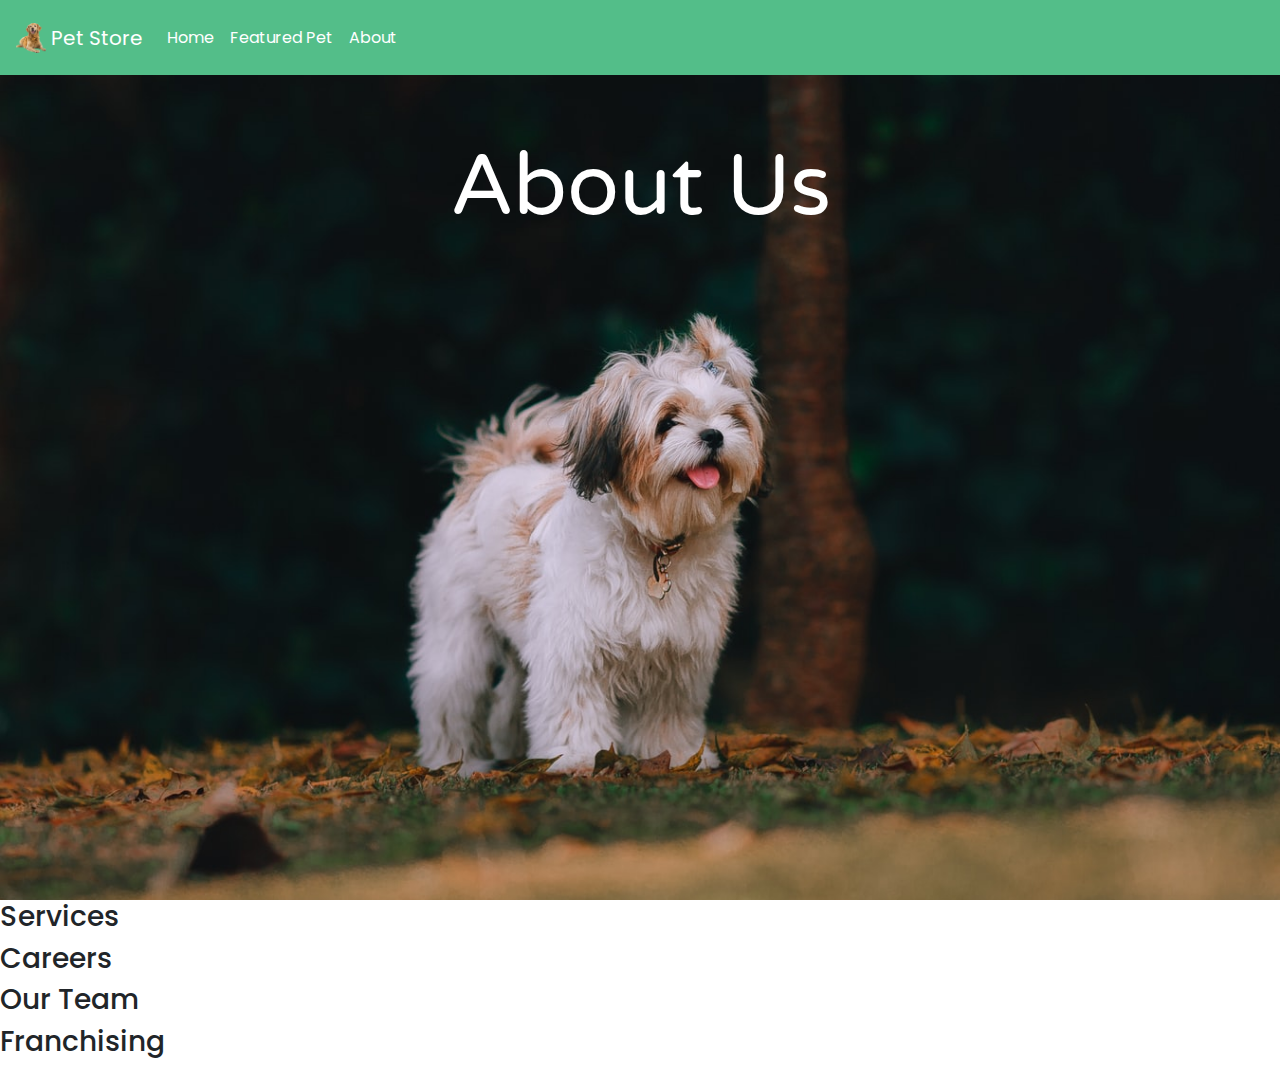
==== about.html @ 06b06d90 "initial commit" ====
<!DOCTYPE html>
<html lang="en">

<head>
  <meta charset="UTF-8">
  <meta name="viewport" content="width=device-width, initial-scale=1.0">
  <title>Pet Store</title>
  <!-- Bootstrap -->
  <link rel="stylesheet" href="https://stackpath.bootstrapcdn.com/bootstrap/4.5.2/css/bootstrap.min.css"
    integrity="sha384-JcKb8q3iqJ61gNV9KGb8thSsNjpSL0n8PARn9HuZOnIxN0hoP+VmmDGMN5t9UJ0Z" crossorigin="anonymous" />
  <!-- Custom Styles -->
  <link rel="stylesheet" href="style.css">
  <!-- Google Fonts -->
  <link href="https://fonts.googleapis.com/css2?family=Poppins&display=swap" rel="stylesheet">
  <link href="https://fonts.googleapis.com/css2?family=Varela+Round&display=swap" rel="stylesheet">
</head>

<body>
  <!-- Navbar -->
  <header id="header">
    <nav id="navbar" class="navbar navbar-expand-lg">
      <a class="navbar-brand" href="#">
        <img src="images/logo.png" width="30" height="30" class="d-inline-block align-top" alt="" loading="lazy" />
        Pet Store
      </a>
      <button class="navbar-toggler" type="button" data-toggle="collapse" data-target="#navbarNavAltMarkup"
        aria-controls="navbarNavAltMarkup" aria-expanded="false" aria-label="Toggle navigation">
        <span class="navbar-toggler-icon"></span>
      </button>
      <div class="collapse navbar-collapse" id="navbarNavAltMarkup">
        <div class="navbar-nav">
          <a class="nav-link" href="index.html">Home</a>
          <a class="nav-link" href="featuredPet.html">Featured Pet</a>
          <a class="nav-link" href="about.html">About</a>
        </div>
      </div>
    </nav>
  </header>

  <!-- Banner -->
  <div class="about-banner">
    <h2 class="text-center">About Us</h2>
  </div>

  <!-- Grid -->
  <div class="about-grid">
    <div class="about-item">
      <h3>Services</h3>
    </div>
    <div class="about-item">
      <h3>Careers</h3>
    </div>
    <div class="about-item">
      <h3>Our Team</h3>
    </div>
    <div class="about-item">
      <h3>Franchising</h3>
    </div>
  </div>
  <!-- Bootstrap -->
  <script src="https://code.jquery.com/jquery-3.5.1.slim.min.js"
    integrity="sha384-DfXdz2htPH0lsSSs5nCTpuj/zy4C+OGpamoFVy38MVBnE+IbbVYUew+OrCXaRkfj"
    crossorigin="anonymous"></script>
  <script src="https://cdn.jsdelivr.net/npm/popper.js@1.16.1/dist/umd/popper.min.js"
    integrity="sha384-9/reFTGAW83EW2RDu2S0VKaIzap3H66lZH81PoYlFhbGU+6BZp6G7niu735Sk7lN"
    crossorigin="anonymous"></script>
  <script src="https://stackpath.bootstrapcdn.com/bootstrap/4.5.2/js/bootstrap.min.js"
    integrity="sha384-B4gt1jrGC7Jh4AgTPSdUtOBvfO8shuf57BaghqFfPlYxofvL8/KUEfYiJOMMV+rV"
    crossorigin="anonymous"></script>
</body>

</html>
---- style.css ----
:root {
  --secondary-color:  rgb(83, 190, 137);
  --secondary-color-hover: rgba(83, 190, 137, 0.8);
}
body {
  font-family: 'Poppins', sans-serif;
  background-color: rgb(255, 255, 255);
  margin: 0;
  padding: 0;
}
#navbar {
  background-color: var(--secondary-color);
  height: 75px;
}
#navbar a {
  color: white;
}
#featured {
  width: 80%;
  margin: 50px auto;
  height: 400px;
}
.featured-row {
  width: 100%;
}
.featured-box {
  float: left;
  width: 48%;
  height: 400px;
}
#featured-pet {
  background-image: url('images/dog.jpg');
  background-size: cover;
  background-position: center;
  margin: 0 1% 0 0;
}
#featured-products {
  float: right;
  background-image: url('images/dogToy.jpg');
  background-size: cover;
  background-position: center;
  margin: 0 0 1% 0;
}
.featured-header, .featured-button, .animal-header, .animal-button,
.dog-header, .dog-button {
  float: left;
  width: 100%;
  height: 50%;
}
.animal-header {
  height: 20%;
}
.animal-button {
  height: 80%;
}
.dog-header {
  height: 80%;
}
.dog-button {
  height: 20%;
}
.featured-header h2, .animal-header h1, .dog-header h3 {
  color: white;
  float: left;
  margin: 30px 0 0 55px;
}
.featured-button button, .animal-button button, .dog-button button {
  float: left;
  margin: 80px 0 0 70px;
  border: 2px solid white;
  width: 150px;
  height: 50px;
  color: black;
  background-color: white;
}
#animals-section {
  width: 80%;
  margin: 0 auto;
  height: auto;
}
.animal {
  width: 100%;
  height: 400px;
  margin: 20px 0 20px 0;
}
.animal-header h1 {
  margin: 30px 0 0 107px;
}
.animal-button button{
  float: left;
  margin: 10px 0 0 80px;
  border: 2px solid white;
  color: white;
  background-color: rgba(255, 255, 255, 0.1);
}
.animal-button button:hover {
  background-color: rgba(255, 255, 255, 0.4);
  transition-duration: 0.5s;
}
#fish-header {
  margin-left: 117px;
}
#reptiles-header {
  margin-left: 77px;
}
#small-pets-header {
  margin-left: 57px;
}
#dog, #cat, #bird, #fish, #reptile, #small-pet, #toy, #food, #treat, #shampoo, #collar, #apparel {
  background-repeat: no-repeat;
  background-size: cover;
  background-position: center;
}
#cat {
  background-image: url('images/cat.jpg');
}
#bird {
  background-image: url('images/bird.jpg');
}
#fish {
  background-image: url('images/fish.jpg');
  background-position-y: 40%;
}
#reptile {
  background-image: url('images/reptile.jpg');
  background-position-y: 25%;
}
#small-pet {
  background-image: url('images/smallPet.jpg');
  background-position-y: 85%;
}
.panels {
  display: flex;
  flex-direction: column;
  
}
/* Dog Products */
#dog-products-section {
  width: 80%;
  margin: 50px auto 110px auto;
}
.dog-products {
  width: 100%; 
  height: 650px;
}
.dog-product {
  float: left;
  width: 31.33%;
  margin: 1%;
  height: 300px;
}
#toy {
  background-image: url('images/toys.jpg');
} 
#food {
  background-image: url('images/food.jpg');
  background-position-y: 40%;
} 
#treat {
  background-image: url('images/treat.jpg');
} 
#shampoo {
  background-image: url('images/shampoo.jpg');
} 
#collar {
  background-image: url('images/collar.jpg');
} 
#apparel {
  background-image: url('images/apparel.jpg');
  background-position-y: 33%;
}
.dog-header h3 {
  margin: 10px 0 0 10px;
  color: var(--secondary-color);
}
.dog-button button{
  float: left;
  margin: 0px 0 0 10px;
  border: none;
  color: white;
  background-color: var(--secondary-color);
}
.dog-button button:hover {
  background-color: var(--secondary-color-hover);
  transition-duration: 0.5s;
}
.product-section {
  margin: 0 auto;
  width: 80%;
}
.product-row {
  width: 100%;
  height: 260px;
  margin: 25px 0;
  background-color: rgba(83, 190, 137, 0.1);
}
.product-header {
  width: 100%;
  float: left;
  margin-bottom: 25px;
}
.product {
  float: left;
  margin: 0 1%;
  width: 18%;
}
.product img {
  width: 100px;
}
.product-img {
  height: 100px;
}
.product button {
  border: none;
  background-color: var(--secondary-color);
  color: white;
  width: 100px;
  height: 35px;
  transition-duration: 0.5s;
}
.product button:hover {
  background-color: var(--secondary-color-hover);
}
.about-banner {
  height: calc(100vh - 75px);
  background-image: url('images/aboutBanner.jpg');
  background-position: center;
  background-size: cover;
  background-attachment: scroll;
}
.about-banner h2 {
  line-height: 25vh;
  font-size: 86px;
  font-family: 'Varela Round', sans-serif;
  color: white;
}
.footer {
  position: relative;
  bottom: 0;
  width: 100%;
  background-color: var(--secondary-color);
  height: 100px;
  line-height: 100px;
  text-align: center;
}
@media(max-width: 1210px) {

}
@media(max-width: 920px) {

}
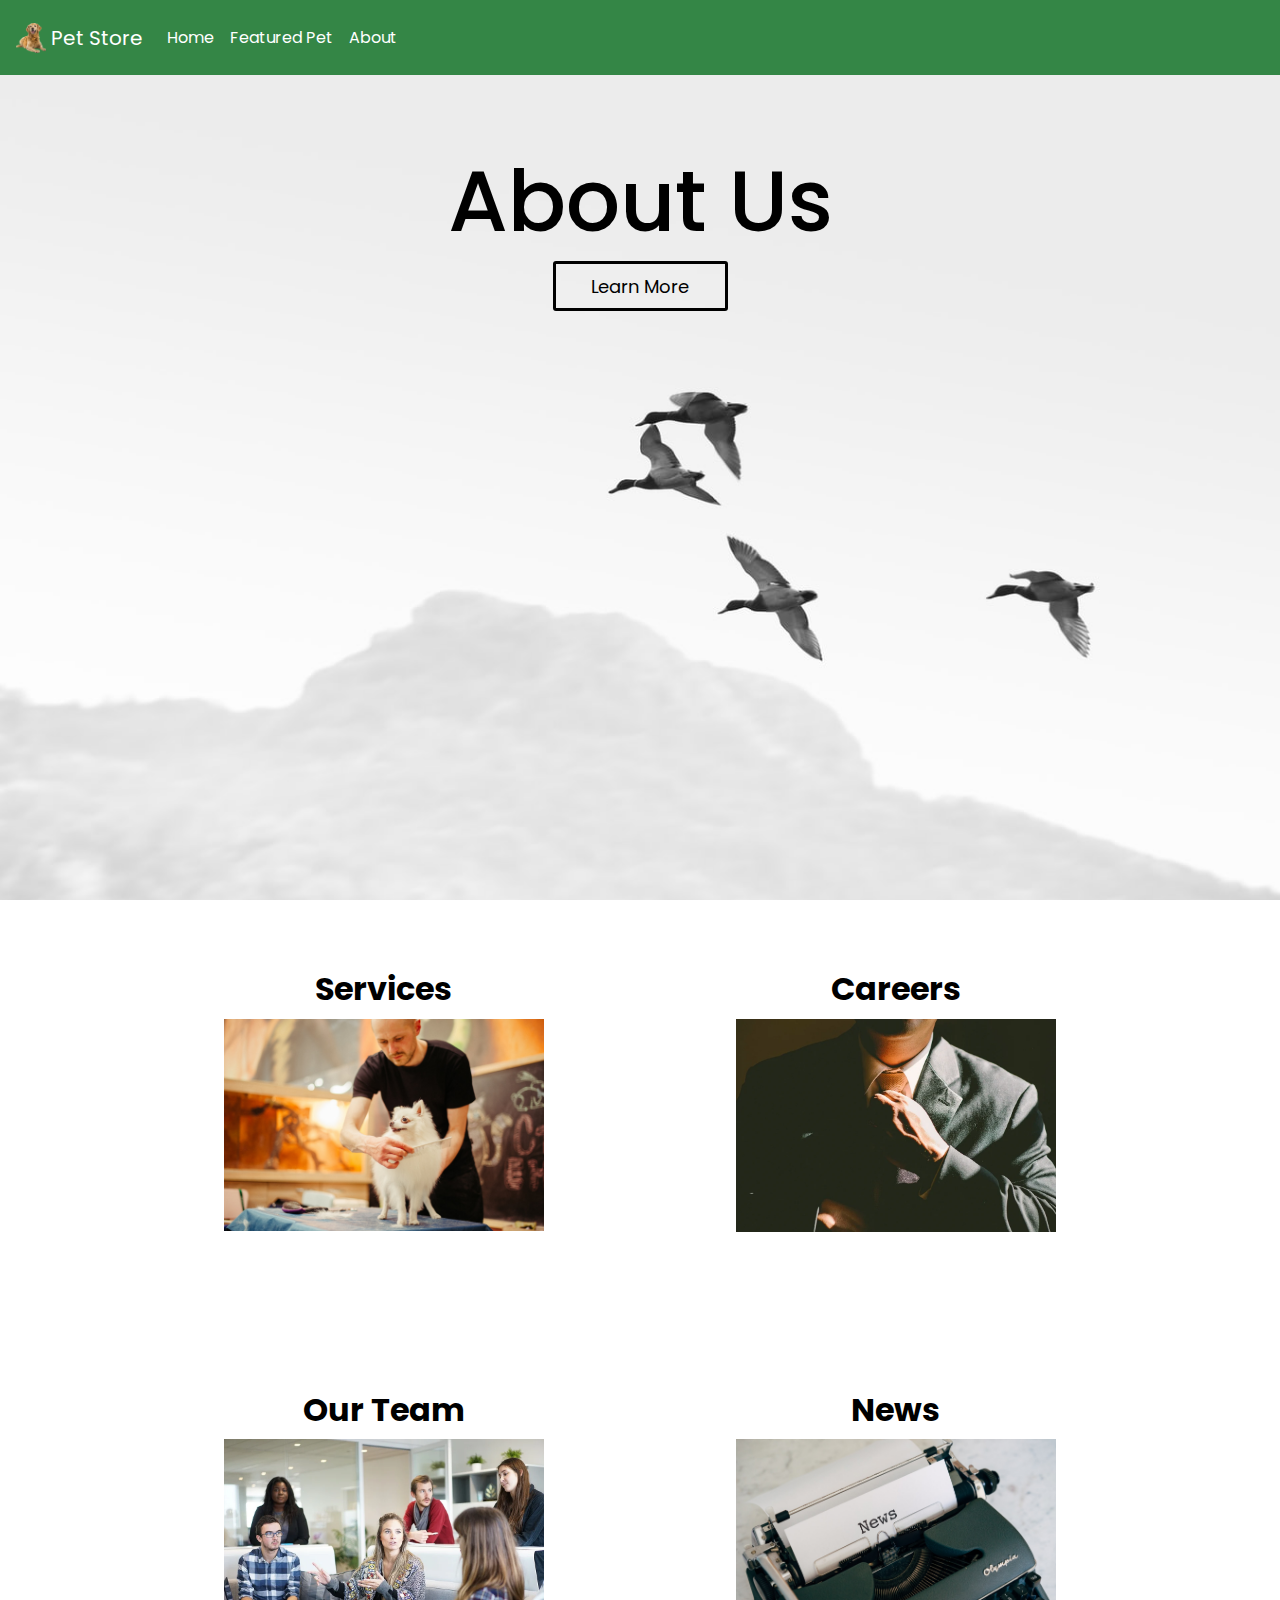
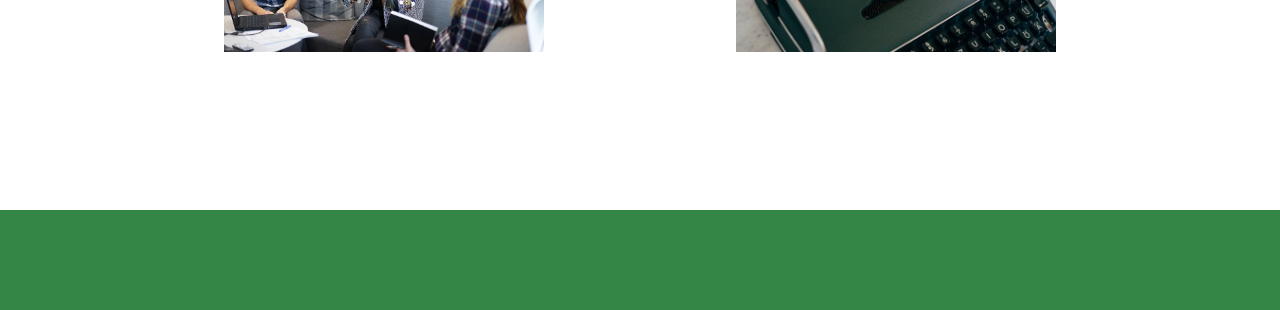
==== commit b9a08e67: "completed about page" ====
--- a/about.html
+++ b/about.html
@@ -12,7 +12,6 @@
   <link rel="stylesheet" href="style.css">
   <!-- Google Fonts -->
   <link href="https://fonts.googleapis.com/css2?family=Poppins&display=swap" rel="stylesheet">
-  <link href="https://fonts.googleapis.com/css2?family=Varela+Round&display=swap" rel="stylesheet">
 </head>
 
 <body>
@@ -38,24 +37,34 @@
   </header>
 
   <!-- Banner -->
-  <div class="about-banner">
+  <div class="about-banner text-center">
     <h2 class="text-center">About Us</h2>
+    <a href="#about-grid"><button>Learn More</button></a>
   </div>
 
   <!-- Grid -->
-  <div class="about-grid">
-    <div class="about-item">
-      <h3>Services</h3>
+  <div id="about-grid" class="about-grid">
+    <div id="services" class="about-item">
+      <h2>Services</h2>
+      <img src="images/dogGrooming.jpg" alt="">
     </div>
-    <div class="about-item">
-      <h3>Careers</h3>
+    <div id="careers" class="about-item">
+      <h2>Careers</h2>
+      <img src="images/careers.jpg" alt="">
     </div>
-    <div class="about-item">
-      <h3>Our Team</h3>
+    <div id="team" class="about-item">
+      <h2>Our Team</h2>
+      <img src="images/team.jpg" alt="">
     </div>
-    <div class="about-item">
-      <h3>Franchising</h3>
+    <div id="franchising" class="about-item">
+      <h2>News</h2>
+      <img src="images/news.jpg" alt="">
     </div>
+  </div>
+
+  <!-- Footer-->
+  <div class="footer">
+
   </div>
   <!-- Bootstrap -->
   <script src="https://code.jquery.com/jquery-3.5.1.slim.min.js"
--- a/style.css
+++ b/style.css
@@ -1,5 +1,5 @@
 :root {
-  --secondary-color:  rgb(83, 190, 137);
+  --secondary-color:  rgb(52, 134, 70);
   --secondary-color-hover: rgba(83, 190, 137, 0.8);
 }
 body {
@@ -222,6 +222,7 @@
   background-color: var(--secondary-color-hover);
 }
 .about-banner {
+  width: 100%;
   height: calc(100vh - 75px);
   background-image: url('images/aboutBanner.jpg');
   background-position: center;
@@ -229,10 +230,44 @@
   background-attachment: scroll;
 }
 .about-banner h2 {
-  line-height: 25vh;
+  padding-top: 75px;
   font-size: 86px;
-  font-family: 'Varela Round', sans-serif;
-  color: white;
+  color: black;
+}
+.about-banner button {
+  height: 50px;
+  width: 175px;
+  border: 3px solid black;
+  border-radius: 3px;
+  background-color: transparent;
+  color: black;
+  transition: 0.5s;
+  font-size: 18px;
+}
+.about-banner button:hover {
+  background-color: var(--secondary-color);
+  border: 3px solid var(--secondary-color);
+  color: white;
+}
+.about-grid {
+  height: 810px;
+  width: 80%;
+  margin: 50px auto;
+}
+.about-item {
+  width: 48%;
+  height: 400px;
+  margin: 1%;
+  float: left;
+  text-align: center;
+}
+.about-item h2 {
+  margin: 10px;
+  color: black;
+  font-weight: bold;
+}
+.about-item img {
+  width: 65%;
 }
 .footer {
   position: relative;
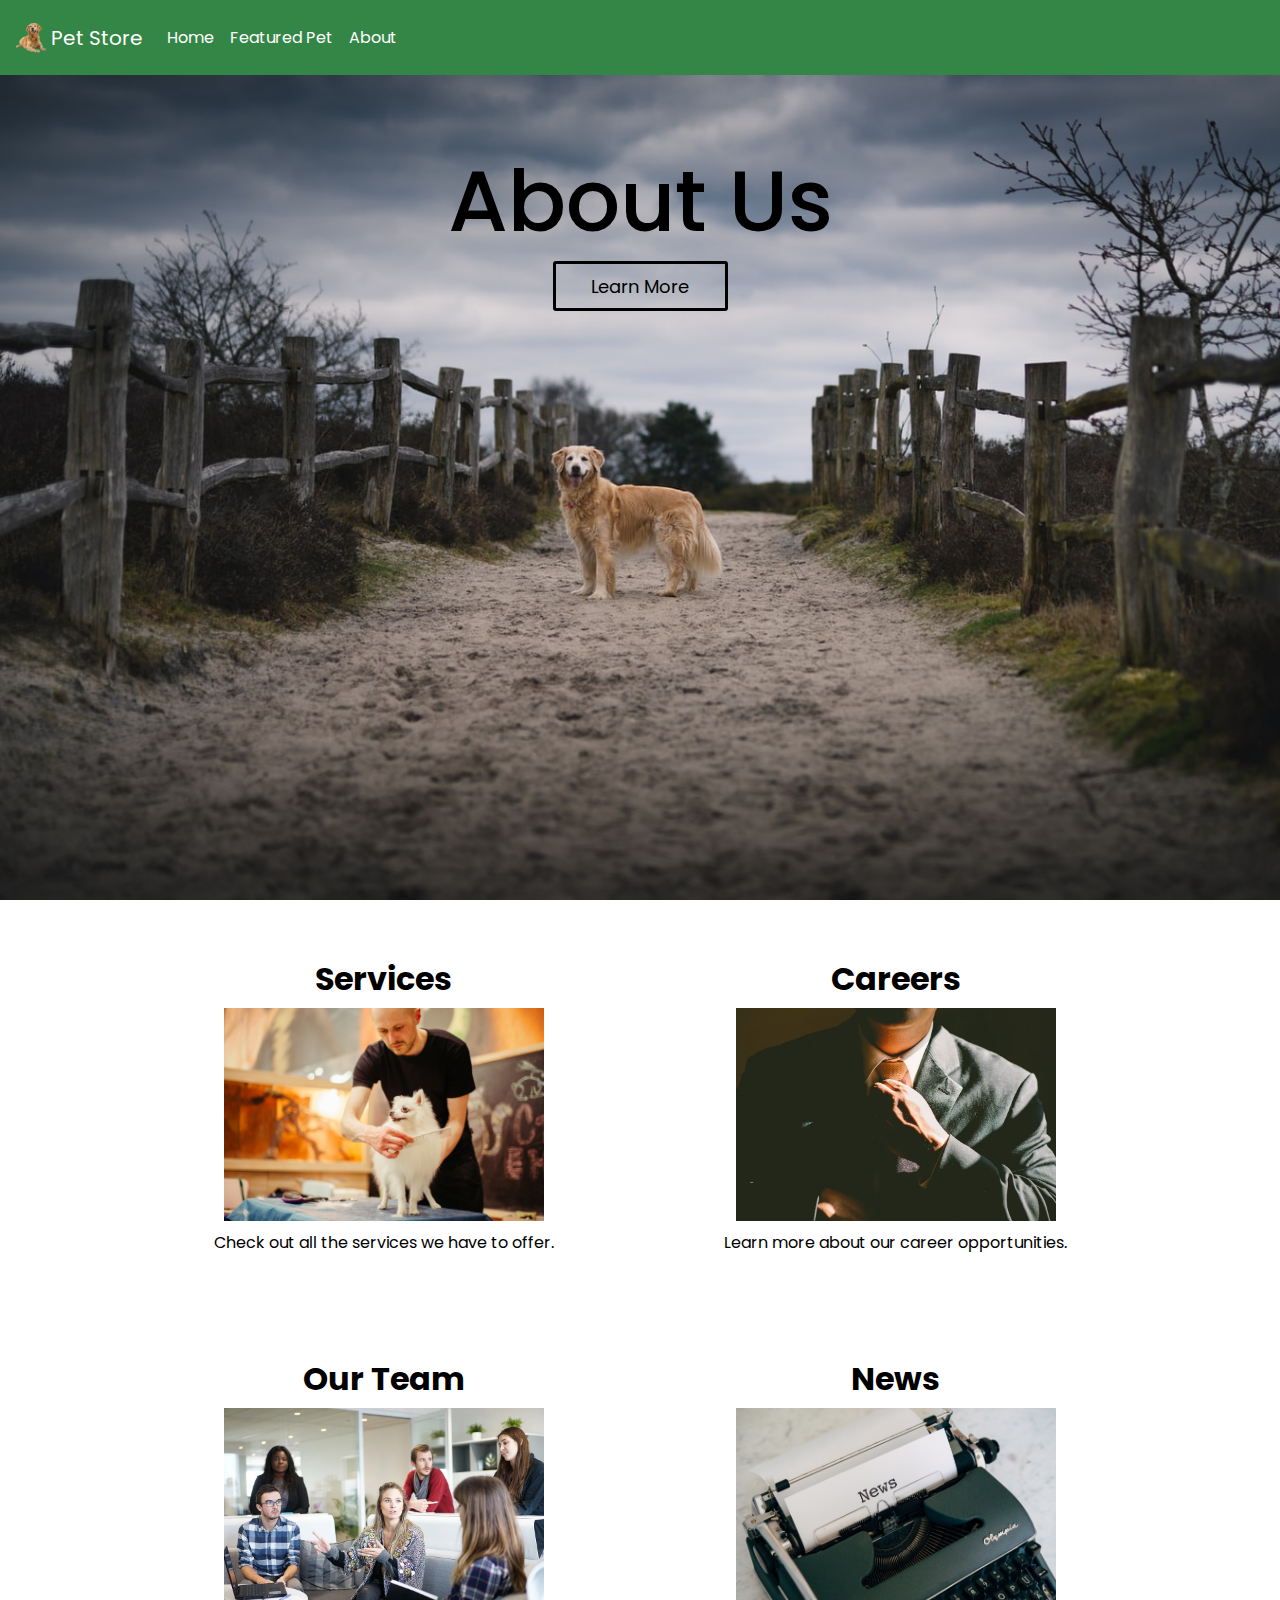
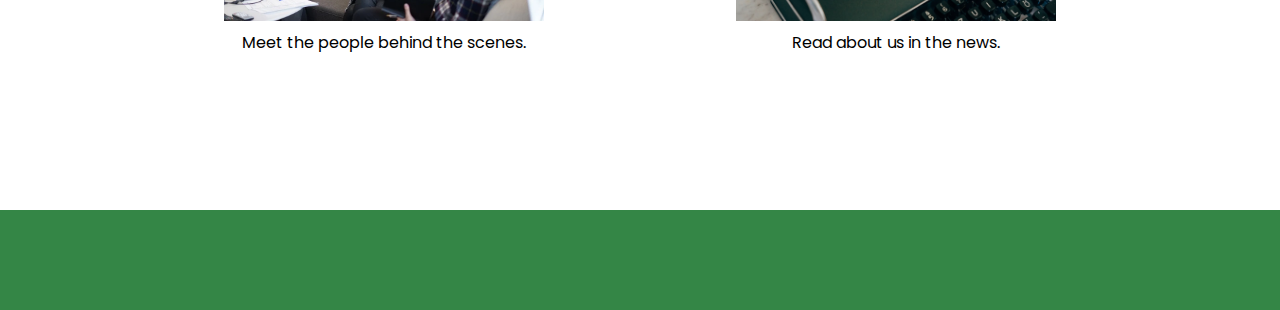
==== commit c43618ca: "edited about page" ====
--- a/about.html
+++ b/about.html
@@ -47,18 +47,22 @@
     <div id="services" class="about-item">
       <h2>Services</h2>
       <img src="images/dogGrooming.jpg" alt="">
+      <p>Check out all the services we have to offer.</p>
     </div>
     <div id="careers" class="about-item">
       <h2>Careers</h2>
       <img src="images/careers.jpg" alt="">
+      <p>Learn more about our career opportunities.</p>
     </div>
     <div id="team" class="about-item">
       <h2>Our Team</h2>
       <img src="images/team.jpg" alt="">
+      <p>Meet the people behind the scenes.</p>
     </div>
-    <div id="franchising" class="about-item">
+    <div id="news" class="about-item">
       <h2>News</h2>
       <img src="images/news.jpg" alt="">
+      <p>Read about us in the news.</p>
     </div>
   </div>
 
--- a/style.css
+++ b/style.css
@@ -257,7 +257,7 @@
 .about-item {
   width: 48%;
   height: 400px;
-  margin: 1%;
+  margin: 0 1%;
   float: left;
   text-align: center;
 }
@@ -268,6 +268,11 @@
 }
 .about-item img {
   width: 65%;
+}
+.about-item p {
+  margin: 10px;
+  color: black;
+  font-size: 16px;
 }
 .footer {
   position: relative;
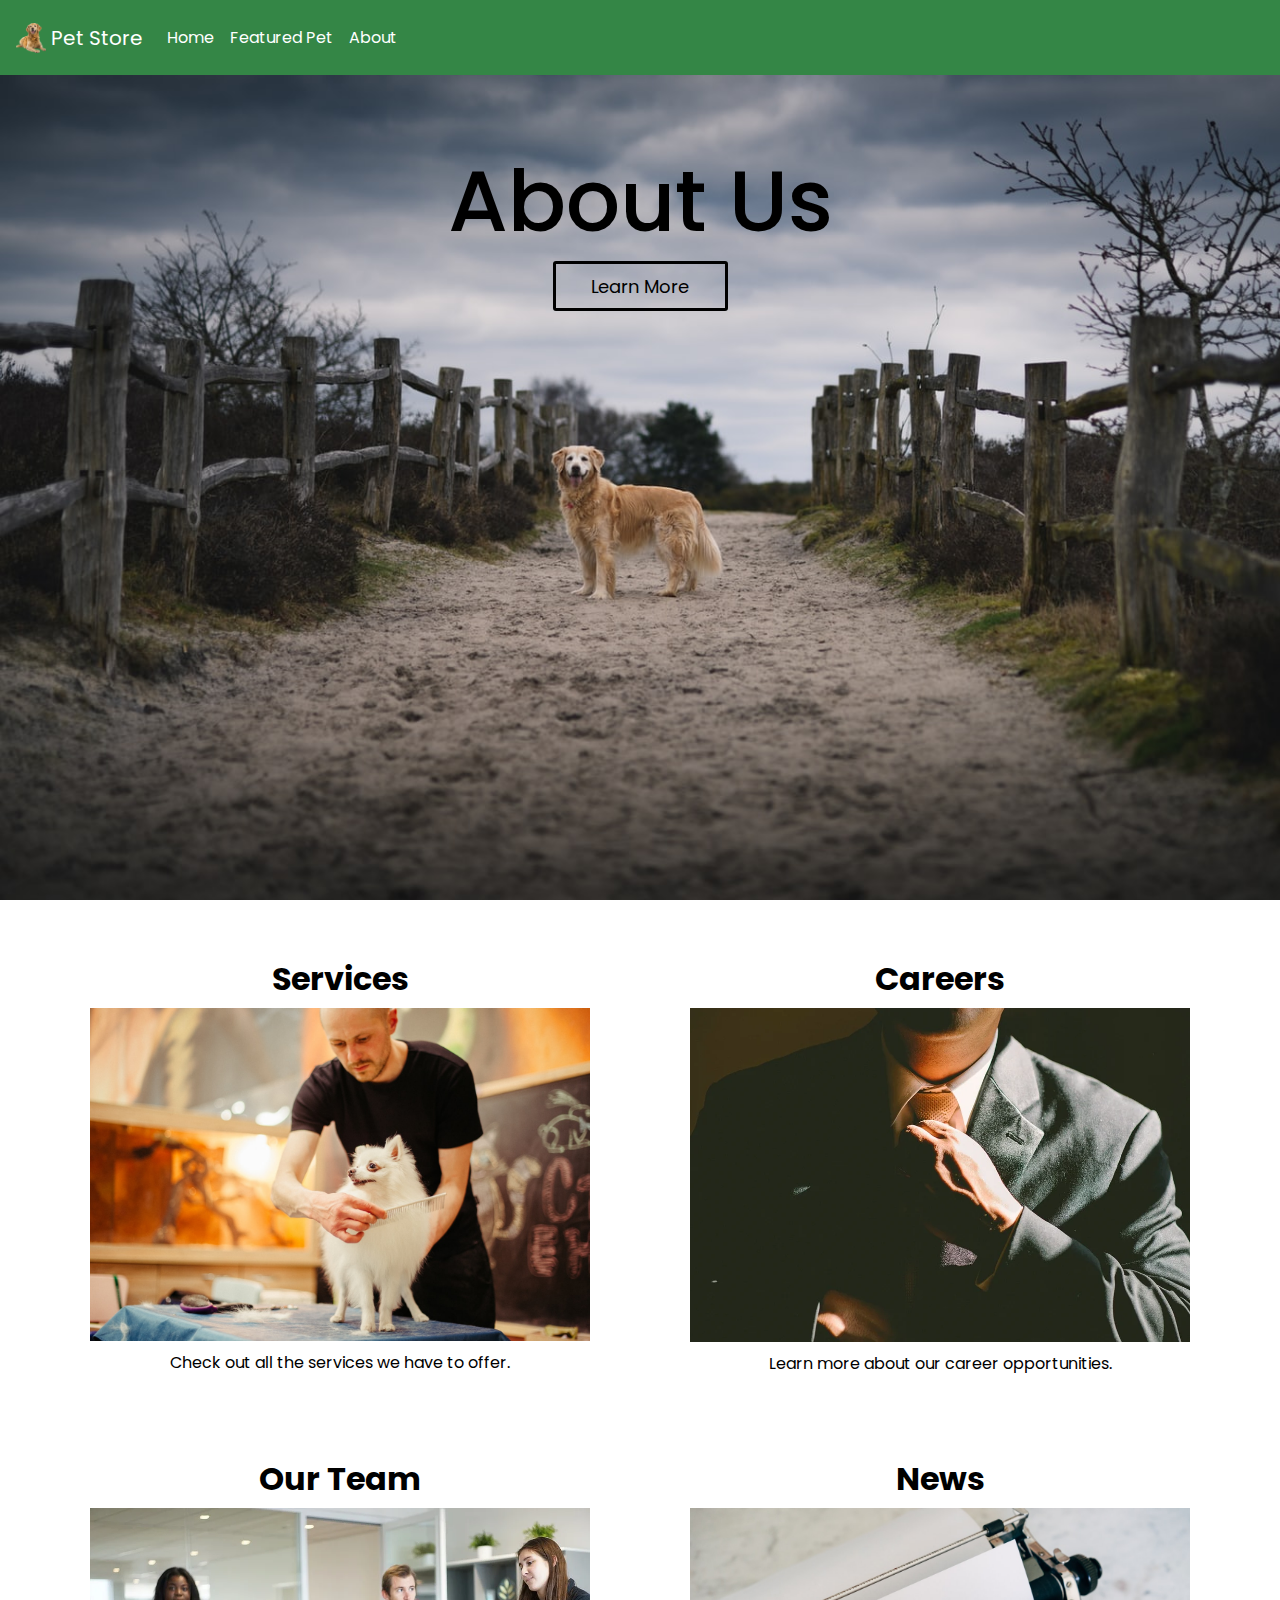
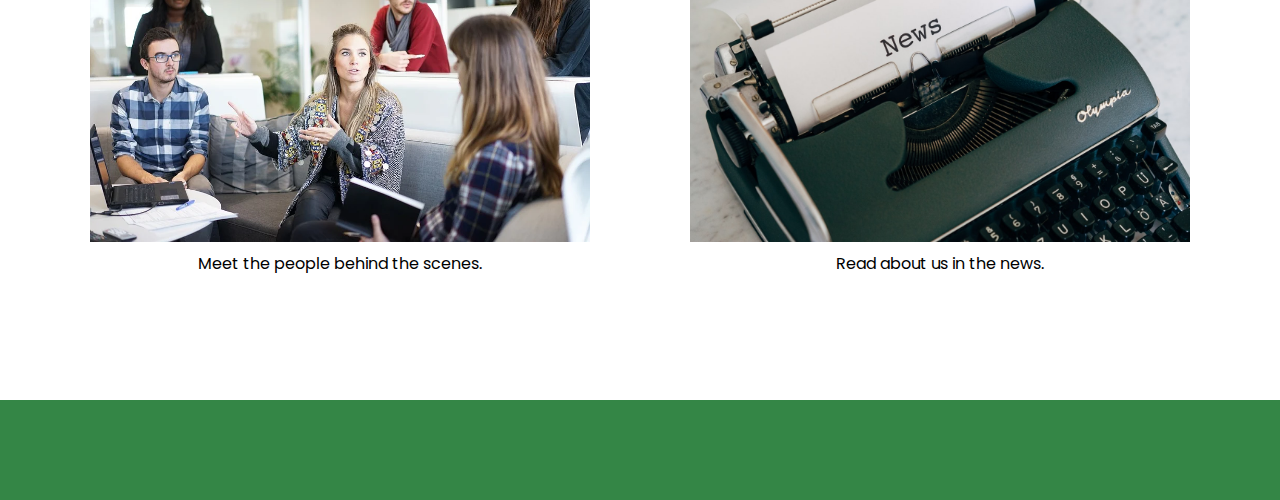
==== commit c6914cd6: "corrected about grid style" ====
--- a/about.html
+++ b/about.html
@@ -15,60 +15,62 @@
 </head>
 
 <body>
-  <!-- Navbar -->
-  <header id="header">
-    <nav id="navbar" class="navbar navbar-expand-lg">
-      <a class="navbar-brand" href="#">
-        <img src="images/logo.png" width="30" height="30" class="d-inline-block align-top" alt="" loading="lazy" />
-        Pet Store
-      </a>
-      <button class="navbar-toggler" type="button" data-toggle="collapse" data-target="#navbarNavAltMarkup"
-        aria-controls="navbarNavAltMarkup" aria-expanded="false" aria-label="Toggle navigation">
-        <span class="navbar-toggler-icon"></span>
-      </button>
-      <div class="collapse navbar-collapse" id="navbarNavAltMarkup">
-        <div class="navbar-nav">
-          <a class="nav-link" href="index.html">Home</a>
-          <a class="nav-link" href="featuredPet.html">Featured Pet</a>
-          <a class="nav-link" href="about.html">About</a>
+  <div class="about-container">
+    <!-- Navbar -->
+    <header id="header">
+      <nav id="navbar" class="navbar navbar-expand-lg">
+        <a class="navbar-brand" href="#">
+          <img src="images/logo.png" width="30" height="30" class="d-inline-block align-top" alt="" loading="lazy" />
+          Pet Store
+        </a>
+        <button class="navbar-toggler" type="button" data-toggle="collapse" data-target="#navbarNavAltMarkup"
+          aria-controls="navbarNavAltMarkup" aria-expanded="false" aria-label="Toggle navigation">
+          <span class="navbar-toggler-icon"></span>
+        </button>
+        <div class="collapse navbar-collapse" id="navbarNavAltMarkup">
+          <div class="navbar-nav">
+            <a class="nav-link" href="index.html">Home</a>
+            <a class="nav-link" href="featuredPet.html">Featured Pet</a>
+            <a class="nav-link" href="about.html">About</a>
+          </div>
         </div>
+      </nav>
+    </header>
+
+    <!-- Banner -->
+    <div class="about-banner text-center">
+      <h2 class="text-center">About Us</h2>
+      <a href="#about-grid"><button>Learn More</button></a>
+    </div>
+
+    <!-- Grid -->
+    <div id="about-grid" class="about-grid">
+      <div id="services" class="about-item">
+        <h2>Services</h2>
+        <img src="images/dogGrooming.jpg" alt="">
+        <p>Check out all the services we have to offer.</p>
       </div>
-    </nav>
-  </header>
+      <div id="careers" class="about-item">
+        <h2>Careers</h2>
+        <img src="images/careers.jpg" alt="">
+        <p>Learn more about our career opportunities.</p>
+      </div>
+      <div id="team" class="about-item">
+        <h2>Our Team</h2>
+        <img src="images/team.jpg" alt="">
+        <p>Meet the people behind the scenes.</p>
+      </div>
+      <div id="news" class="about-item">
+        <h2>News</h2>
+        <img src="images/news.jpg" alt="">
+        <p>Read about us in the news.</p>
+      </div>
+    </div>
 
-  <!-- Banner -->
-  <div class="about-banner text-center">
-    <h2 class="text-center">About Us</h2>
-    <a href="#about-grid"><button>Learn More</button></a>
-  </div>
+    <!-- Footer-->
+    <div class="footer">
 
-  <!-- Grid -->
-  <div id="about-grid" class="about-grid">
-    <div id="services" class="about-item">
-      <h2>Services</h2>
-      <img src="images/dogGrooming.jpg" alt="">
-      <p>Check out all the services we have to offer.</p>
     </div>
-    <div id="careers" class="about-item">
-      <h2>Careers</h2>
-      <img src="images/careers.jpg" alt="">
-      <p>Learn more about our career opportunities.</p>
-    </div>
-    <div id="team" class="about-item">
-      <h2>Our Team</h2>
-      <img src="images/team.jpg" alt="">
-      <p>Meet the people behind the scenes.</p>
-    </div>
-    <div id="news" class="about-item">
-      <h2>News</h2>
-      <img src="images/news.jpg" alt="">
-      <p>Read about us in the news.</p>
-    </div>
-  </div>
-
-  <!-- Footer-->
-  <div class="footer">
-
   </div>
   <!-- Bootstrap -->
   <script src="https://code.jquery.com/jquery-3.5.1.slim.min.js"
--- a/style.css
+++ b/style.css
@@ -249,17 +249,20 @@
   border: 3px solid var(--secondary-color);
   color: white;
 }
+.about-container {
+  width: 100%;
+}
 .about-grid {
-  height: 810px;
-  width: 80%;
+  height: 1000px;
+  width: 1200px;
   margin: 50px auto;
 }
 .about-item {
-  width: 48%;
-  height: 400px;
-  margin: 0 1%;
+  width: 500px;
+  height: 500px;
   float: left;
   text-align: center;
+  margin: 0 50px;
 }
 .about-item h2 {
   margin: 10px;
@@ -267,7 +270,7 @@
   font-weight: bold;
 }
 .about-item img {
-  width: 65%;
+  width: 100%;
 }
 .about-item p {
   margin: 10px;
